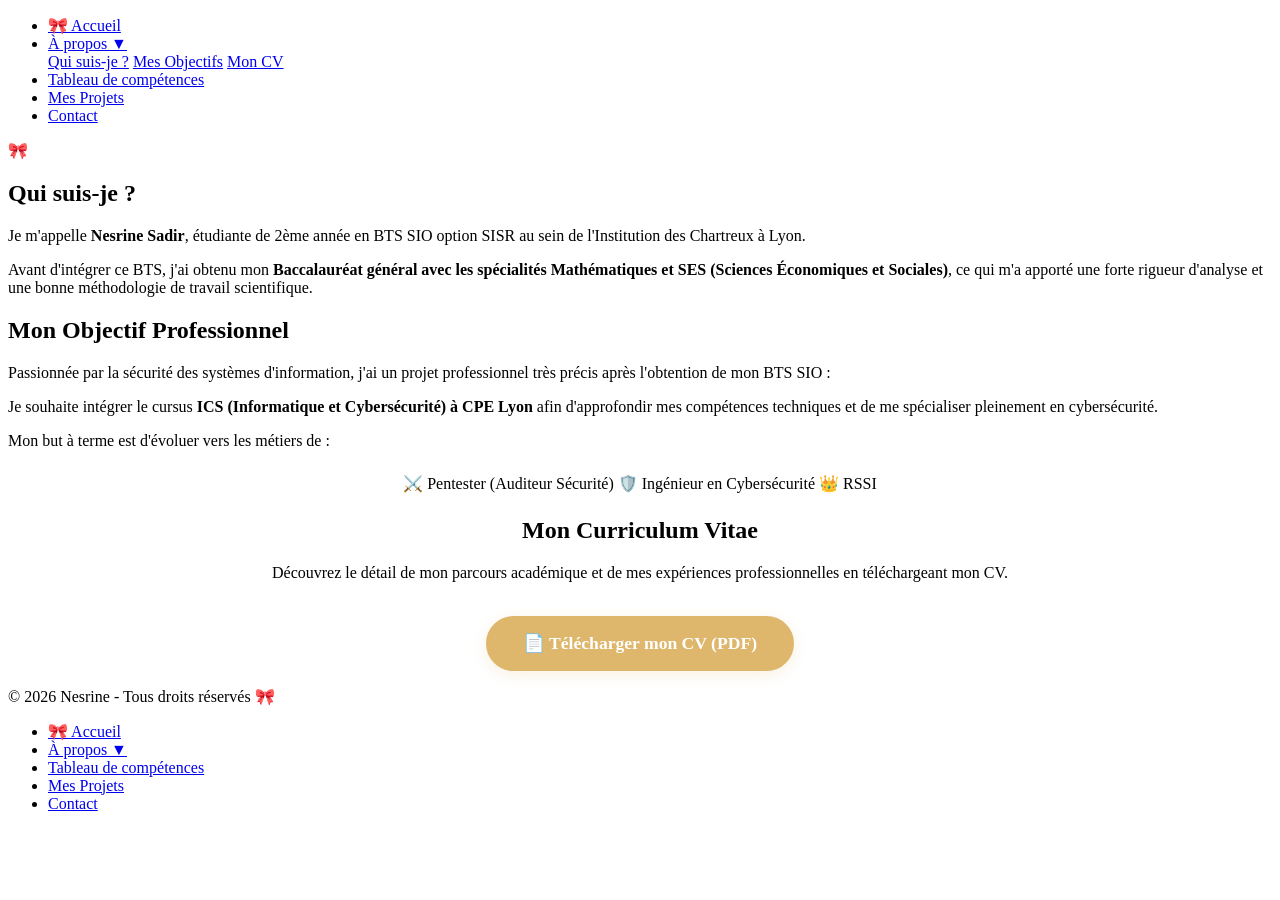
==== apropos.html @ 2fcb9894 "Update apropos.html" ====
<!DOCTYPE html>
<html lang="fr">
<head>
    <meta charset="UTF-8">
    <meta name="viewport" content="width=device-width, initial-scale=1.0">
    <title>À propos - Mon Portfolio</title>
    <link rel="stylesheet" href="style.css">
</head>
<body>

    <nav>
        <ul>
            <li><a href="index.html">🎀 Accueil</a></li>
            <li class="dropdown">
                <a href="apropos.html">À propos ▼</a>
                <div class="dropdown-content">
                    <a href="apropos.html#presentation">Qui suis-je ?</a>
                    <a href="apropos.html#objectifs">Mes Objectifs</a>
                    <a href="apropos.html#cv">Mon CV</a>
                </div>
            </li>
            <li><a href="tableau.html">Tableau de compétences</a></li>
            <li><a href="projet.html">Mes Projets</a></li>
            <li><a href="contact.html">Contact</a></li>
        </ul>
    </nav>

    <main>
        <div class="container" id="presentation">
            <div class="bowtie-decor">🎀</div>
            <h2>Qui suis-je ?</h2>
            <p>Je m'appelle <strong>Nesrine Sadir</strong>, étudiante de 2ème année en BTS SIO option SISR au sein de l'Institution des Chartreux à Lyon.</p>
            <p>Avant d'intégrer ce BTS, j'ai obtenu mon <strong>Baccalauréat général avec les spécialités Mathématiques et SES (Sciences Économiques et Sociales)</strong>, ce qui m'a apporté une forte rigueur d'analyse et une bonne méthodologie de travail scientifique.</p>
        </div>

        <div class="container" id="objectifs">
            <h2>Mon Objectif Professionnel</h2>
            <p>Passionnée par la sécurité des systèmes d'information, j'ai un projet professionnel très précis après l'obtention de mon BTS SIO :</p>
            <p>Je souhaite intégrer le cursus <strong>ICS (Informatique et Cybersécurité) à CPE Lyon</strong> afin d'approfondir mes compétences techniques et de me spécialiser pleinement en cybersécurité.</p>
            <p>Mon but à terme est d'évoluer vers les métiers de :</p>
            <div style="text-align: center; margin: 1.5rem 0;">
                <span class="badge">⚔️ Pentester (Auditeur Sécurité)</span>
                <span class="badge">🛡️ Ingénieur en Cybersécurité</span>
                <span class="badge">👑 RSSI</span>
            </div>
        </div>

        <div class="container" id="cv" style="text-align: center;">
            <h2>Mon Curriculum Vitae</h2>
            <p>Découvrez le détail de mon parcours académique et de mes expériences professionnelles en téléchargeant mon CV.</p>
            <br>
            <a href="cv.pdf" target="_blank" class="cv-btn">📄 Télécharger mon CV (PDF)</a>
        </div>
    </main>

    <footer>
        <p>© 2026 Nesrine - Tous droits réservés 🎀</p>
    </footer>

</body>
</html><!-- BARRE DE NAVIGATION CORRIGÉE -->
    <nav>
        <ul>
            <li><a href="index.html">🎀 Accueil</a></li>
            <li class="dropdown">
                <a href="apropos.html">À propos ▼</a>
                <!-- On force le retour à la ligne et l'espacement directement en HTML -->
                <div class="dropdown-content" style="display: none; flex-direction: column; gap: 8px; padding: 10px;">
                    <div style="padding: 5px 0;"><a href="apropos.html#presentation">Qui suis-je ?</a></div>
                    <div style="padding: 5px 0;"><a href="apropos.html#objectifs">Mes Objectifs</a></div>
                    <div style="padding: 5px 0;"><a href="apropos.html#cv">Mon CV</a></div>
                </div>
            </li>
            <li><a href="tableau.html">Tableau de compétences</a></li>
            <li><a href="projet.html">Mes Projets</a></li>
            <li><a href="contact.html">Contact</a></li>
        </ul>
    </nav>
---- style.css ----
/* Le bouton nœud pour le CV */
.cv-btn {
    display: inline-flex;
    align-items: center;
    justify-content: center;
    gap: 10px;
    background-color: #dfb76c; /* Doré au départ */
    color: #ffffff !important; /* Texte blanc forcé */
    text-decoration: none !important; /* Enlève le souligné moche */
    padding: 15px 35px;
    font-size: 1.1rem;
    font-weight: 600;
    border-radius: 50px; /* Bords très arrondis pour faire doux */
    border: 2px solid #dfb76c;
    transition: all 0.4s ease; /* Transition douce pour le changement de couleur */
    box-shadow: 0 4px 15px rgba(223, 183, 108, 0.2);
    cursor: pointer;
}

/* Ce qui se passe quand on passe le curseur dessus (Hover) */
.cv-btn:hover {
    background-color: #e5a4b4; /* Devient rose coquette */
    border-color: #e5a4b4;
    transform: scale(1.05); /* Effet zoom très léger et mignon */
    box-shadow: 0 6px 20px rgba(229, 164, 180, 0.4);
}
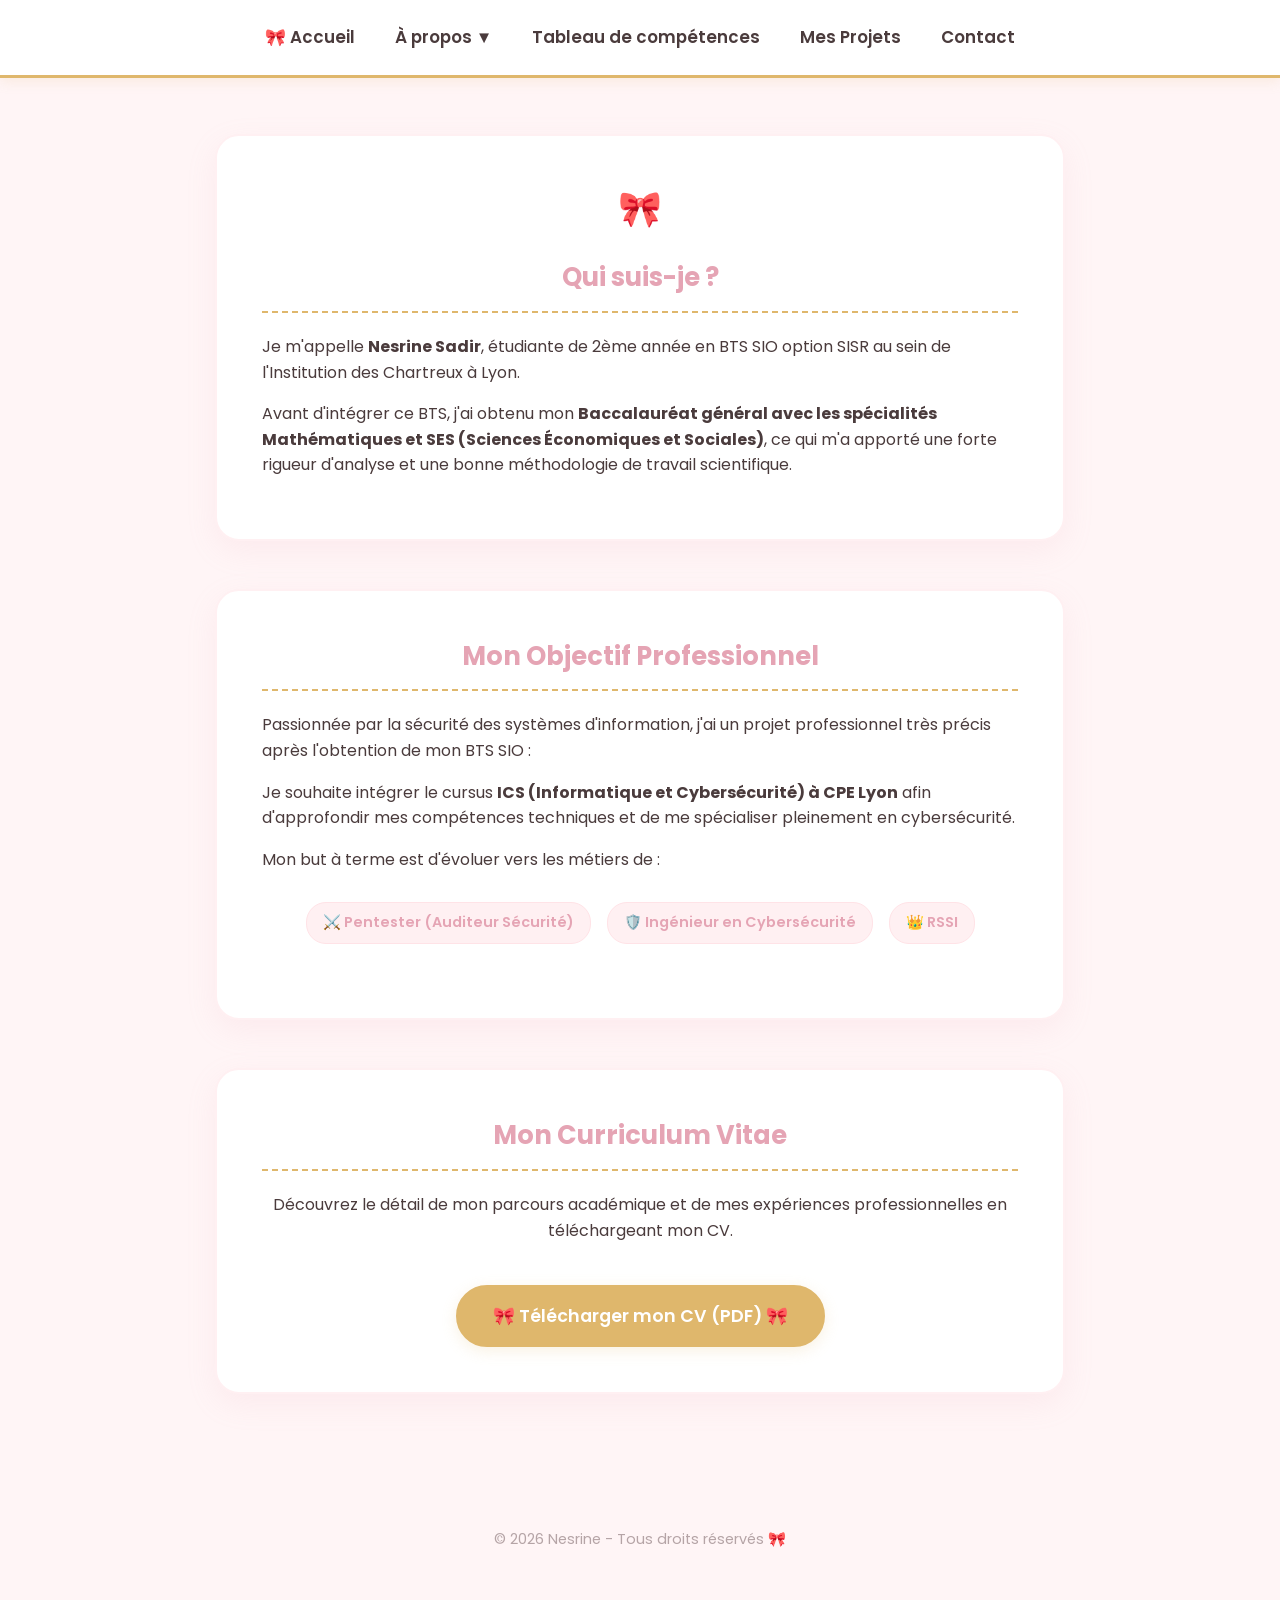
==== commit 826eb492: "Update apropos.html" ====
--- a/apropos.html
+++ b/apropos.html
@@ -49,7 +49,9 @@
             <h2>Mon Curriculum Vitae</h2>
             <p>Découvrez le détail de mon parcours académique et de mes expériences professionnelles en téléchargeant mon CV.</p>
             <br>
-            <a href="cv.pdf" target="_blank" class="cv-btn">📄 Télécharger mon CV (PDF)</a>
+            <a href="cv.pdf" target="_blank" class="cv-btn">
+                🎀 Télécharger mon CV (PDF) 🎀
+            </a>
         </div>
     </main>
 
@@ -58,21 +60,4 @@
     </footer>
 
 </body>
-</html><!-- BARRE DE NAVIGATION CORRIGÉE -->
-    <nav>
-        <ul>
-            <li><a href="index.html">🎀 Accueil</a></li>
-            <li class="dropdown">
-                <a href="apropos.html">À propos ▼</a>
-                <!-- On force le retour à la ligne et l'espacement directement en HTML -->
-                <div class="dropdown-content" style="display: none; flex-direction: column; gap: 8px; padding: 10px;">
-                    <div style="padding: 5px 0;"><a href="apropos.html#presentation">Qui suis-je ?</a></div>
-                    <div style="padding: 5px 0;"><a href="apropos.html#objectifs">Mes Objectifs</a></div>
-                    <div style="padding: 5px 0;"><a href="apropos.html#cv">Mon CV</a></div>
-                </div>
-            </li>
-            <li><a href="tableau.html">Tableau de compétences</a></li>
-            <li><a href="projet.html">Mes Projets</a></li>
-            <li><a href="contact.html">Contact</a></li>
-        </ul>
-    </nav>
+</html>
--- a/style.css
+++ b/style.css
@@ -1,3 +1,153 @@
+/* Importation d'une police douce et moderne */
+@import url('https://fonts.googleapis.com/css2?family=Poppins:wght@300;400;600;700&display=swap');
+
+body {
+    font-family: 'Poppins', sans-serif;
+    line-height: 1.6;
+    margin: 0;
+    padding: 0;
+    background-color: #fff5f6; /* Fond rose très clair */
+    color: #4a3b3c; /* Texte chocolat doux */
+}
+
+/* Barre de Navigation aérée */
+nav {
+    background: #ffffff;
+    padding: 1.5rem 2rem;
+    position: sticky;
+    top: 0;
+    border-bottom: 3px solid #dfb76c; /* Ligne dorée */
+    box-shadow: 0 4px 12px rgba(223, 183, 108, 0.15);
+    z-index: 1000;
+}
+nav ul {
+    list-style: none;
+    margin: 0;
+    padding: 0;
+    display: flex;
+    justify-content: center;
+    align-items: center;
+    gap: 40px;
+}
+nav a {
+    color: #4a3b3c;
+    text-decoration: none;
+    font-weight: 600;
+    font-size: 1.05rem;
+    transition: color 0.3s ease;
+}
+nav a:hover {
+    color: #e5a4b4; /* Rose au survol */
+}
+
+/* Sous-menu (Dropdown) ultra propre */
+.dropdown {
+    position: relative;
+}
+.dropdown-content {
+    display: none;
+    position: absolute;
+    background-color: #ffffff;
+    min-width: 180px;
+    box-shadow: 0px 8px 16px rgba(229, 164, 180, 0.2);
+    z-index: 10;
+    border: 2px solid #fff0f2;
+    border-radius: 12px;
+    margin-top: 10px;
+    left: 50%;
+    transform: translateX(-50%);
+}
+.dropdown-content a {
+    padding: 12px 16px;
+    display: block;
+    font-size: 0.95rem;
+    text-align: center;
+    font-weight: 400;
+}
+.dropdown-content a:hover {
+    background-color: #fff5f6;
+    border-radius: 10px;
+}
+.dropdown:hover .dropdown-content {
+    display: block;
+}
+
+/* En-tête */
+header {
+    background-color: #fff0f2;
+    background-image: radial-gradient(#dfb76c 15%, transparent 15%),
+                      radial-gradient(#dfb76c 15%, transparent 15%);
+    background-size: 24px 24px;
+    background-position: 0 0, 12px 12px;
+    color: #4a3b3c;
+    padding: 5.5rem 1rem;
+    text-align: center;
+    border-bottom: 2px solid #dfb76c;
+}
+header h1 {
+    background: white;
+    display: inline-block;
+    padding: 12px 35px;
+    border-radius: 50px;
+    border: 2px solid #dfb76c;
+    font-size: 2.4rem;
+    margin: 0;
+    box-shadow: 0 4px 15px rgba(0,0,0,0.05);
+}
+header p {
+    margin-top: 1.2rem;
+    font-weight: 400;
+    background: white;
+    display: inline-block;
+    padding: 6px 20px;
+    border-radius: 20px;
+    font-size: 1rem;
+}
+
+/* Conteneurs */
+main {
+    max-width: 850px;
+    margin: 3.5rem auto;
+    padding: 0 1rem;
+}
+.container {
+    background: #ffffff;
+    padding: 2.8rem;
+    border-radius: 24px;
+    box-shadow: 0 10px 30px rgba(229, 164, 180, 0.12);
+    border: 2px solid #fff0f2;
+    margin-bottom: 3rem;
+}
+h2 {
+    color: #e5a4b4;
+    font-weight: 700;
+    border-bottom: 2px dashed #dfb76c;
+    padding-bottom: 0.8rem;
+    margin-top: 0;
+    text-align: center;
+    font-size: 1.6rem;
+}
+
+/* Décorations */
+.bowtie-decor {
+    text-align: center;
+    font-size: 2.2rem;
+    color: #e5a4b4;
+    margin-bottom: 20px;
+}
+
+.badge {
+    background: #fff0f2;
+    color: #e5a4b4;
+    padding: 8px 16px;
+    border-radius: 20px;
+    font-size: 0.9rem;
+    font-weight: 600;
+    display: inline-block;
+    margin: 6px;
+    border: 1px solid #ffe3e7;
+}
+
 /* Le bouton nœud pour le CV */
 .cv-btn {
     display: inline-flex;
@@ -24,3 +174,23 @@
     transform: scale(1.05); /* Effet zoom très léger et mignon */
     box-shadow: 0 6px 20px rgba(229, 164, 180, 0.4);
 }
+
+/* Style des cartes projets */
+.project-card {
+    background: #fffbfc;
+    border: 1.5px dashed #dfb76c;
+    padding: 1.8rem;
+    border-radius: 16px;
+    margin-top: 1.5rem;
+}
+.project-card h3 {
+    margin-top: 0;
+    color: #e5a4b4;
+}
+
+footer {
+    text-align: center;
+    padding: 4rem 1rem;
+    color: #b5a4a6;
+    font-size: 0.9rem;
+}
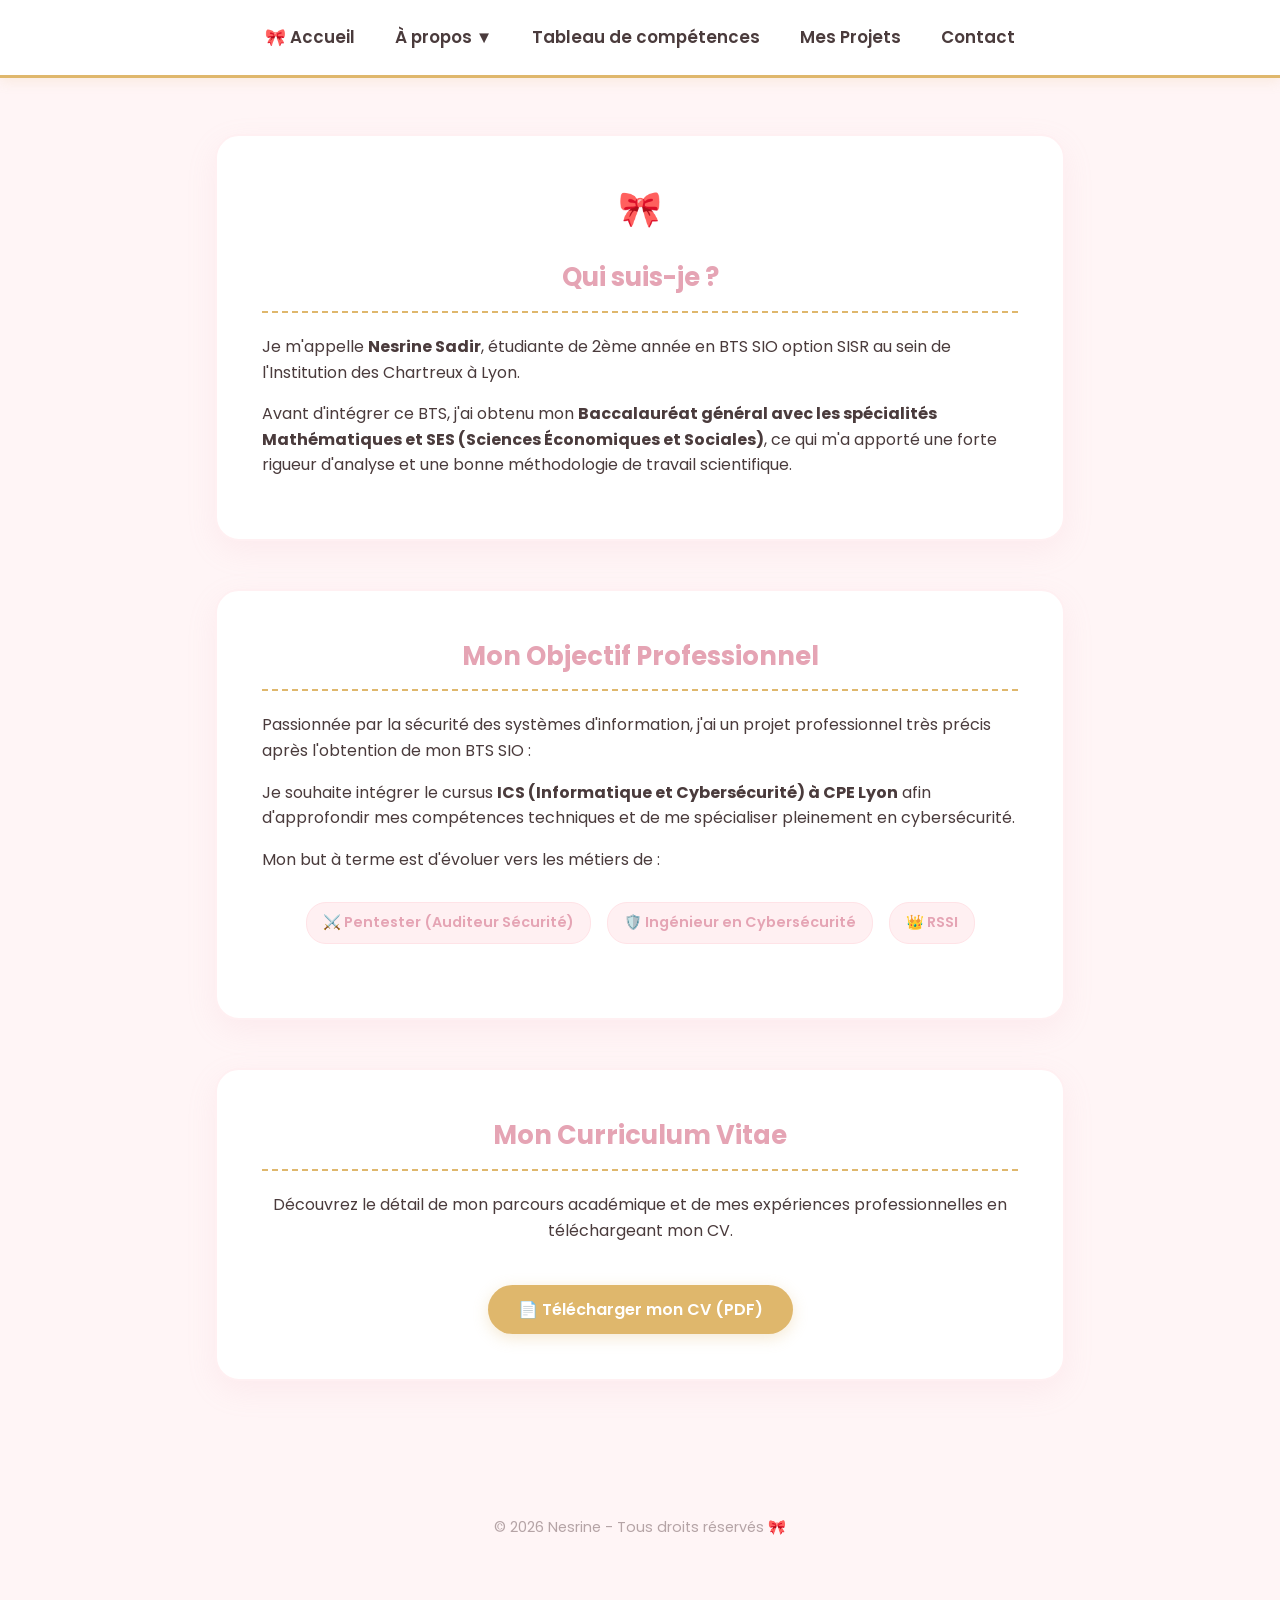
==== commit 560b8cf7: "Update CV download link text and style" ====
--- a/apropos.html
+++ b/apropos.html
@@ -49,9 +49,7 @@
             <h2>Mon Curriculum Vitae</h2>
             <p>Découvrez le détail de mon parcours académique et de mes expériences professionnelles en téléchargeant mon CV.</p>
             <br>
-            <a href="cv.pdf" target="_blank" class="cv-btn">
-                🎀 Télécharger mon CV (PDF) 🎀
-            </a>
+            <a href="cv.pdf" target="_blank" class="cv-btn">📄 Télécharger mon CV (PDF)</a>
         </div>
     </main>
 
--- a/style.css
+++ b/style.css
@@ -13,7 +13,7 @@
 /* Barre de Navigation aérée */
 nav {
     background: #ffffff;
-    padding: 1.5rem 2rem;
+    padding: 1.5rem 2rem; /* Plus d'espace en haut et en bas */
     position: sticky;
     top: 0;
     border-bottom: 3px solid #dfb76c; /* Ligne dorée */
@@ -27,7 +27,7 @@
     display: flex;
     justify-content: center;
     align-items: center;
-    gap: 40px;
+    gap: 40px; /* Plus d'espace entre les boutons */
 }
 nav a {
     color: #4a3b3c;
@@ -148,31 +148,22 @@
     border: 1px solid #ffe3e7;
 }
 
-/* Le bouton nœud pour le CV */
+/* Bouton spécial pour le CV */
 .cv-btn {
-    display: inline-flex;
-    align-items: center;
-    justify-content: center;
-    gap: 10px;
-    background-color: #dfb76c; /* Doré au départ */
-    color: #ffffff !important; /* Texte blanc forcé */
-    text-decoration: none !important; /* Enlève le souligné moche */
-    padding: 15px 35px;
-    font-size: 1.1rem;
+    display: inline-block;
+    background-color: #dfb76c; /* Doré */
+    color: white;
+    padding: 12px 30px;
+    border-radius: 30px;
+    text-decoration: none;
     font-weight: 600;
-    border-radius: 50px; /* Bords très arrondis pour faire doux */
-    border: 2px solid #dfb76c;
-    transition: all 0.4s ease; /* Transition douce pour le changement de couleur */
-    box-shadow: 0 4px 15px rgba(223, 183, 108, 0.2);
-    cursor: pointer;
+    transition: all 0.3s ease;
+    box-shadow: 0 4px 15px rgba(223, 183, 108, 0.3);
 }
-
-/* Ce qui se passe quand on passe le curseur dessus (Hover) */
 .cv-btn:hover {
-    background-color: #e5a4b4; /* Devient rose coquette */
-    border-color: #e5a4b4;
-    transform: scale(1.05); /* Effet zoom très léger et mignon */
-    box-shadow: 0 6px 20px rgba(229, 164, 180, 0.4);
+    background-color: #e5a4b4; /* Devient rose au survol */
+    transform: translateY(-2px);
+    color: white;
 }
 
 /* Style des cartes projets */
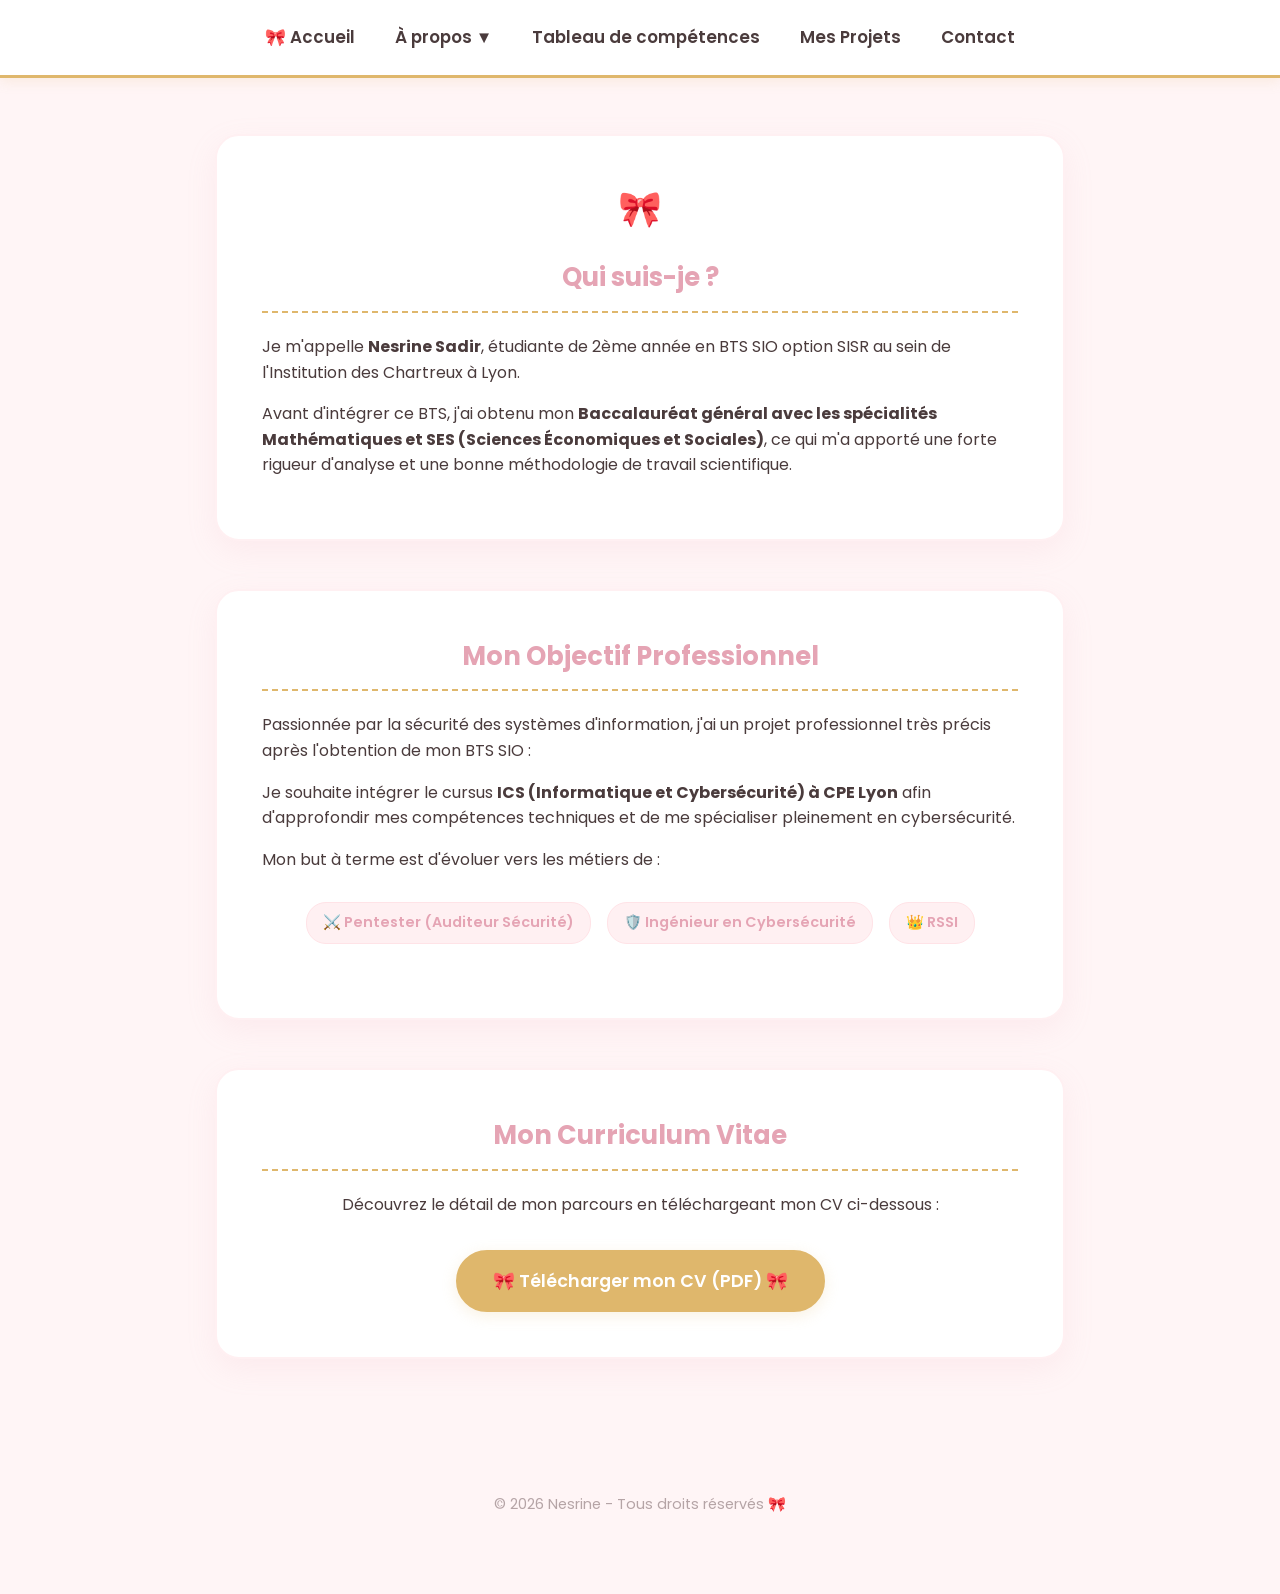
==== commit 4cdda1c2: "Update apropos.html" ====
--- a/apropos.html
+++ b/apropos.html
@@ -8,15 +8,17 @@
 </head>
 <body>
 
+    <!-- BARRE DE NAVIGATION CORRIGÉE -->
     <nav>
         <ul>
             <li><a href="index.html">🎀 Accueil</a></li>
             <li class="dropdown">
                 <a href="apropos.html">À propos ▼</a>
-                <div class="dropdown-content">
-                    <a href="apropos.html#presentation">Qui suis-je ?</a>
-                    <a href="apropos.html#objectifs">Mes Objectifs</a>
-                    <a href="apropos.html#cv">Mon CV</a>
+                <!-- On force le retour à la ligne et l'espacement directement en HTML -->
+                <div class="dropdown-content" style="display: none; flex-direction: column; gap: 8px; padding: 10px;">
+                    <div style="padding: 5px 0;"><a href="apropos.html#presentation">Qui suis-je ?</a></div>
+                    <div style="padding: 5px 0;"><a href="apropos.html#objectifs">Mes Objectifs</a></div>
+                    <div style="padding: 5px 0;"><a href="apropos.html#cv">Mon CV</a></div>
                 </div>
             </li>
             <li><a href="tableau.html">Tableau de compétences</a></li>
@@ -45,11 +47,15 @@
             </div>
         </div>
 
+       <!-- Bloc CV avec le bouton Nœud Magique -->
         <div class="container" id="cv" style="text-align: center;">
             <h2>Mon Curriculum Vitae</h2>
-            <p>Découvrez le détail de mon parcours académique et de mes expériences professionnelles en téléchargeant mon CV.</p>
-            <br>
-            <a href="cv.pdf" target="_blank" class="cv-btn">📄 Télécharger mon CV (PDF)</a>
+            <p style="margin-bottom: 2rem;">Découvrez le détail de mon parcours en téléchargeant mon CV ci-dessous :</p>
+            
+            <!-- Le bouton magique -->
+            <a href="cv.pdf" target="_blank" class="cv-btn">
+                🎀 Télécharger mon CV (PDF) 🎀
+            </a>
         </div>
     </main>
 
--- a/style.css
+++ b/style.css
@@ -149,21 +149,31 @@
 }
 
 /* Bouton spécial pour le CV */
+/* Le bouton nœud pour le CV */
 .cv-btn {
-    display: inline-block;
-    background-color: #dfb76c; /* Doré */
-    color: white;
-    padding: 12px 30px;
-    border-radius: 30px;
-    text-decoration: none;
+    display: inline-flex;
+    align-items: center;
+    justify-content: center;
+    gap: 10px;
+    background-color: #dfb76c; /* Doré au départ */
+    color: #ffffff !important; /* Texte blanc forcé */
+    text-decoration: none !important; /* Enlève le souligné moche */
+    padding: 15px 35px;
+    font-size: 1.1rem;
     font-weight: 600;
-    transition: all 0.3s ease;
-    box-shadow: 0 4px 15px rgba(223, 183, 108, 0.3);
+    border-radius: 50px; /* Bords très arrondis pour faire doux */
+    border: 2px solid #dfb76c;
+    transition: all 0.4s ease; /* Transition douce pour le changement de couleur */
+    box-shadow: 0 4px 15px rgba(223, 183, 108, 0.2);
+    cursor: pointer;
 }
+
+/* Ce qui se passe quand on passe le curseur dessus (Hover) */
 .cv-btn:hover {
-    background-color: #e5a4b4; /* Devient rose au survol */
-    transform: translateY(-2px);
-    color: white;
+    background-color: #e5a4b4; /* Devient rose coquette */
+    border-color: #e5a4b4;
+    transform: scale(1.05); /* Effet zoom très léger et mignon */
+    box-shadow: 0 6px 20px rgba(229, 164, 180, 0.4);
 }
 
 /* Style des cartes projets */
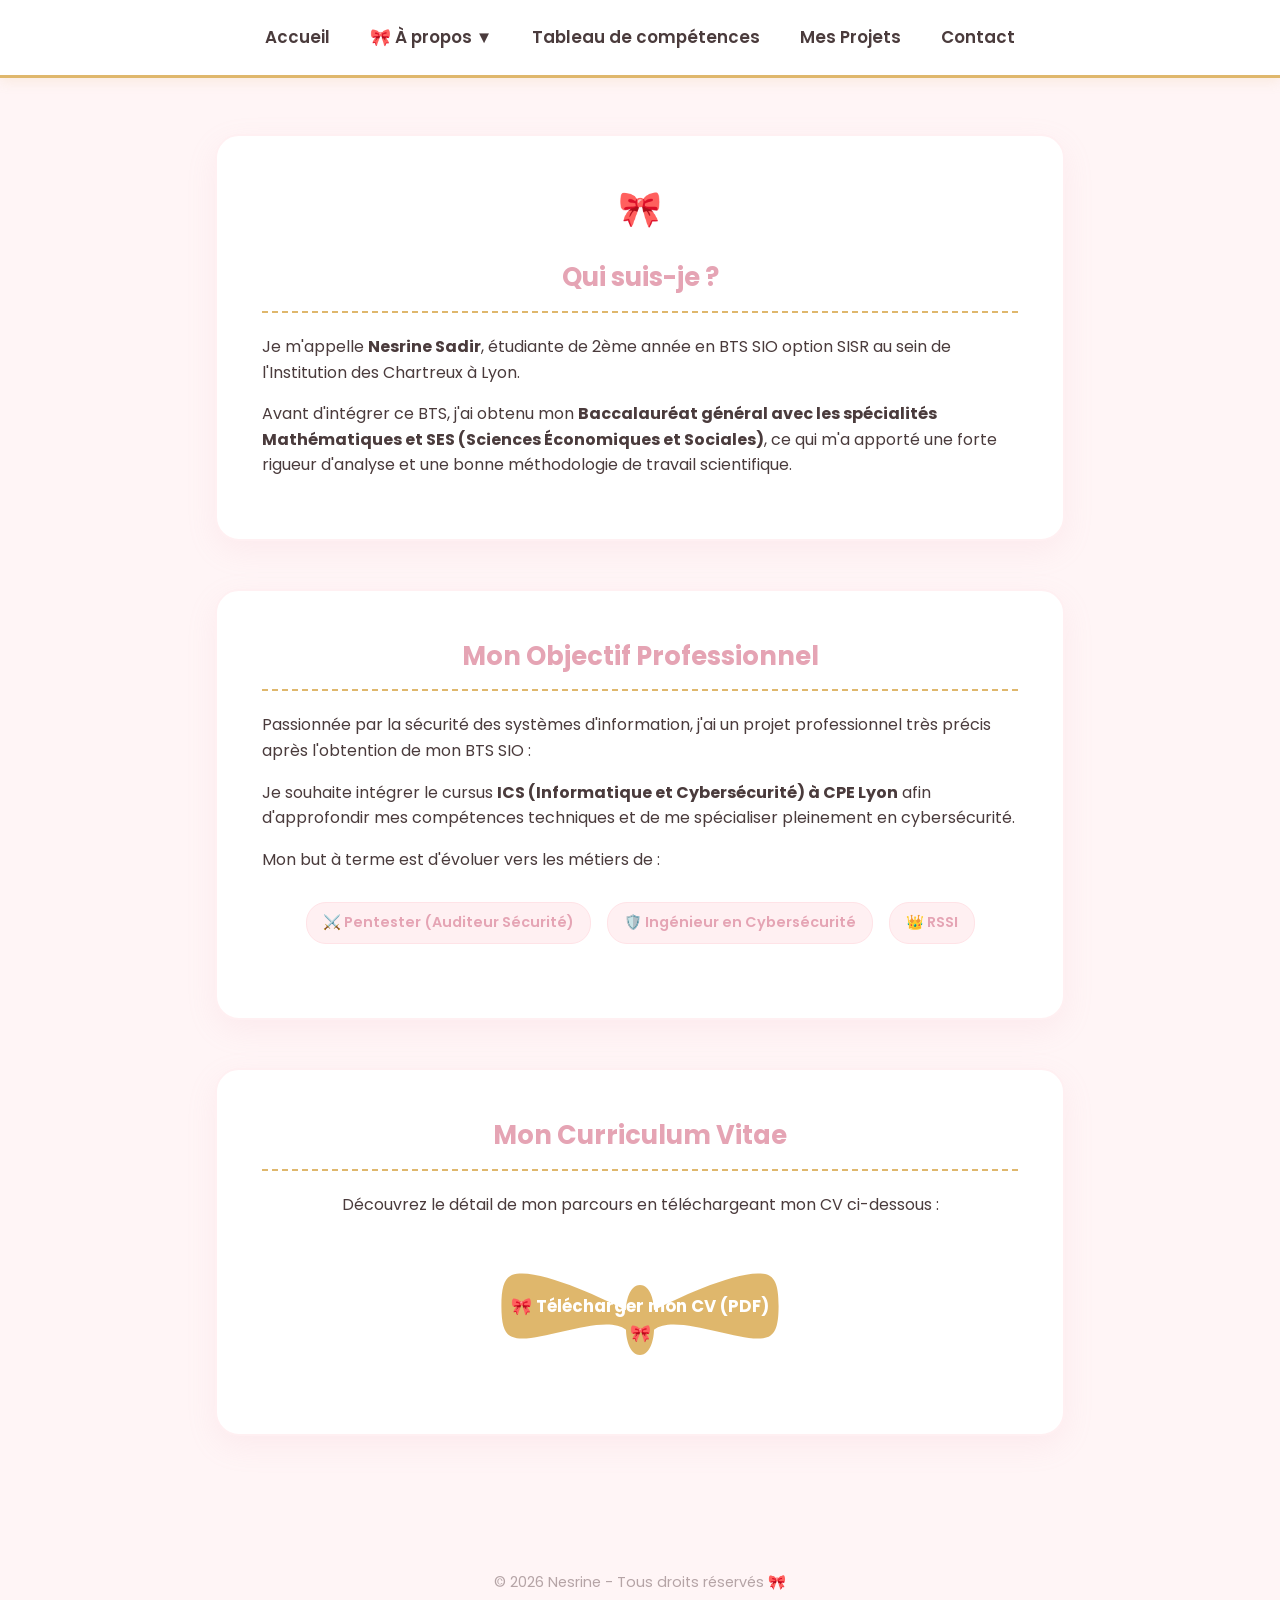
==== commit 32cc1cc9: "Update apropos.html" ====
--- a/apropos.html
+++ b/apropos.html
@@ -8,13 +8,11 @@
 </head>
 <body>
 
-    <!-- BARRE DE NAVIGATION CORRIGÉE -->
     <nav>
         <ul>
-            <li><a href="index.html">🎀 Accueil</a></li>
+            <li><a href="index.html">Accueil</a></li>
             <li class="dropdown">
-                <a href="apropos.html">À propos ▼</a>
-                <!-- On force le retour à la ligne et l'espacement directement en HTML -->
+                <a href="apropos.html" class="active">À propos ▼</a>
                 <div class="dropdown-content" style="display: none; flex-direction: column; gap: 8px; padding: 10px;">
                     <div style="padding: 5px 0;"><a href="apropos.html#presentation">Qui suis-je ?</a></div>
                     <div style="padding: 5px 0;"><a href="apropos.html#objectifs">Mes Objectifs</a></div>
@@ -47,12 +45,10 @@
             </div>
         </div>
 
-       <!-- Bloc CV avec le bouton Nœud Magique -->
         <div class="container" id="cv" style="text-align: center;">
             <h2>Mon Curriculum Vitae</h2>
             <p style="margin-bottom: 2rem;">Découvrez le détail de mon parcours en téléchargeant mon CV ci-dessous :</p>
             
-            <!-- Le bouton magique -->
             <a href="cv.pdf" target="_blank" class="cv-btn">
                 🎀 Télécharger mon CV (PDF) 🎀
             </a>
--- a/style.css
+++ b/style.css
@@ -13,7 +13,7 @@
 /* Barre de Navigation aérée */
 nav {
     background: #ffffff;
-    padding: 1.5rem 2rem; /* Plus d'espace en haut et en bas */
+    padding: 1.5rem 2rem;
     position: sticky;
     top: 0;
     border-bottom: 3px solid #dfb76c; /* Ligne dorée */
@@ -27,7 +27,7 @@
     display: flex;
     justify-content: center;
     align-items: center;
-    gap: 40px; /* Plus d'espace entre les boutons */
+    gap: 40px;
 }
 nav a {
     color: #4a3b3c;
@@ -148,32 +148,48 @@
     border: 1px solid #ffe3e7;
 }
 
-/* Bouton spécial pour le CV */
 /* Le bouton nœud pour le CV */
+/* Le bouton en forme de véritable nœud papillon 🎀 */
+/* Le bouton découpé en forme de nœud papillon 🎀 */
+/* Le bouton en véritable nœud papillon 🎀 */
+/* Le bouton avec la silhouette parfaite d'un vrai nœud en tissu 🎀 */
 .cv-btn {
     display: inline-flex;
     align-items: center;
     justify-content: center;
-    gap: 10px;
-    background-color: #dfb76c; /* Doré au départ */
-    color: #ffffff !important; /* Texte blanc forcé */
-    text-decoration: none !important; /* Enlève le souligné moche */
-    padding: 15px 35px;
-    font-size: 1.1rem;
-    font-weight: 600;
-    border-radius: 50px; /* Bords très arrondis pour faire doux */
-    border: 2px solid #dfb76c;
-    transition: all 0.4s ease; /* Transition douce pour le changement de couleur */
-    box-shadow: 0 4px 15px rgba(223, 183, 108, 0.2);
+    
+    /* Dimensions parfaites pour que le nœud garde ses proportions */
+    width: 260px;
+    height: 120px;
+    padding: 10px 30px;
+    
+    background-color: #dfb76c; /* Couleur dorée */
+    color: #ffffff !important;
+    text-decoration: none !important;
+    font-size: 1.05rem;
+    font-weight: bold;
+    text-align: center;
+    
+    transition: all 0.3s ease;
     cursor: pointer;
-}
-
-/* Ce qui se passe quand on passe le curseur dessus (Hover) */
+    border: none;
+
+    /* Masque magique qui découpe le bouton avec la silhouette exacte du nœud en tissu */
+    -webkit-mask-image: url('data:image/svg+xml;utf8,<svg xmlns="http://www.w3.org/2000/svg" viewBox="0 0 200 100"><path fill="black" d="M 90,43 C 75,35 30,14 12,17 C 4,18 1,24 1,40 C 1,56 4,62 12,63 C 30,66 75,45 90,57 C 90,62 92,75 100,75 C 108,75 110,62 110,57 C 125,45 170,66 188,63 C 196,62 199,56 199,40 C 199,24 196,18 188,17 C 170,14 125,35 110,43 C 110,38 108,25 100,25 C 92,25 90,38 90,43 Z"/></svg>');
+    mask-image: url('data:image/svg+xml;utf8,<svg xmlns="http://www.w3.org/2000/svg" viewBox="0 0 200 100"><path fill="black" d="M 90,43 C 75,35 30,14 12,17 C 4,18 1,24 1,40 C 1,56 4,62 12,63 C 30,66 75,45 90,57 C 90,62 92,75 100,75 C 108,75 110,62 110,57 C 125,45 170,66 188,63 C 196,62 199,56 199,40 C 199,24 196,18 188,17 C 170,14 125,35 110,43 C 110,38 108,25 100,25 C 92,25 90,38 90,43 Z"/></svg>');
+    
+    -webkit-mask-size: contain;
+    mask-size: contain;
+    -webkit-mask-repeat: no-repeat;
+    mask-repeat: no-repeat;
+    -webkit-mask-position: center;
+    mask-position: center;
+}
+
+/* ⚡ Effet de survol : le nœud entier passe au rose coquette */
 .cv-btn:hover {
-    background-color: #e5a4b4; /* Devient rose coquette */
-    border-color: #e5a4b4;
-    transform: scale(1.05); /* Effet zoom très léger et mignon */
-    box-shadow: 0 6px 20px rgba(229, 164, 180, 0.4);
+    background-color: #e5a4b4; /* Rose */
+    transform: scale(1.05); /* Petit effet de zoom mignon */
 }
 
 /* Style des cartes projets */
@@ -195,3 +211,428 @@
     color: #b5a4a6;
     font-size: 0.9rem;
 }
+
+/* ==========================================================================
+   STYLE DU TABLEAU PLEINE LARGEUR (SANS SCROLL HORIZONTAL) 🎀
+   ========================================================================== */
+
+.table-container {
+    width: 95%;          /* Occupe presque toute la largeur de la page */
+    max-width: 100%;     /* Permet de s'étendre au maximum sur les grands écrans */
+    margin: 2rem auto;
+    padding: 10px;
+    box-sizing: border-box;
+}
+
+.table-section-title {
+    color: #c99d4f;
+    font-size: 1.25rem;
+    margin: 2rem 0 1rem 0;
+    border-left: 4px solid #dfb76c;
+    padding-left: 10px;
+    font-weight: 600;
+    text-align: left;
+}
+
+.table-responsive {
+    width: 100%;
+    overflow: hidden;    /* Empêche définitivement l'apparition de barres de défilement */
+    border-radius: 12px;
+    box-shadow: 0 8px 24px rgba(223, 183, 108, 0.12);
+    margin-bottom: 2rem;
+}
+
+.competence-table {
+    width: 100%;
+    table-layout: fixed; /* Force le tableau à respecter STRICTEMENT la largeur de l'écran */
+    border-collapse: collapse;
+    background-color: #ffffff;
+    font-size: 0.82rem;  /* Taille de police légèrement réduite pour tout faire tenir proprement */
+    text-align: center;
+}
+
+/* --- LARGEUR ET RÉPARTITION DES COLONNES --- */
+
+/* La colonne des réalisations prend 24% de la place */
+.competence-table th.col-real,
+.competence-table td.real-name {
+    width: 24%;
+    text-align: left;
+    padding-left: 12px;
+}
+
+/* La colonne période prend 10% */
+.competence-table th.col-period,
+.competence-table td.real-period {
+    width: 10%;
+}
+
+/* Les 6 colonnes de compétences se partagent équitablement les 66% restants (11% chacune) */
+.competence-table th:not(.col-real):not(.col-period),
+.competence-table td:not(.real-name):not(.real-period) {
+    width: 11%;
+}
+
+/* En-têtes du tableau */
+.competence-table th {
+    background-color: #dfb76c;
+    color: #ffffff;
+    padding: 10px 6px;   /* Paddings resserrés pour éviter les retours à la ligne inutiles */
+    font-weight: 600;
+    border: 1px solid rgba(255, 255, 255, 0.3);
+    font-size: 0.8rem;
+    line-height: 1.2;
+    word-wrap: break-word; /* Coupe proprement les mots longs si besoin */
+}
+
+/* Cellules */
+.competence-table td {
+    padding: 10px 6px;
+    border: 1px solid #f3e9dc;
+    color: #4a4a4a;
+    vertical-align: middle;
+    word-wrap: break-word;
+}
+
+/* Alignements spécifiques */
+.competence-table td.real-name {
+    color: #333333;
+    font-size: 0.85rem;
+    line-height: 1.3;
+}
+
+.competence-table td.real-period {
+    font-style: italic;
+    color: #777777;
+    font-size: 0.8rem;
+}
+
+/* Lignes alternées */
+.competence-table tbody tr:nth-child(even) {
+    background-color: #fdfaf6;
+}
+
+/* Cellules cochées avec les nœuds */
+.competence-table td.checked {
+    font-size: 1.25rem;
+    padding: 5px;
+}
+
+/* Animation sur les petits noeuds au survol */
+.competence-table td.checked a {
+    text-decoration: none;
+    display: inline-block;
+    transition: transform 0.2s ease, filter 0.2s ease;
+}
+
+.competence-table td.checked a:hover {
+    transform: scale(1.3) rotate(8deg);
+    filter: drop-shadow(0 2px 4px rgba(229, 164, 180, 0.5));
+}/* ==========================================================================
+   STYLE DU TABLEAU ET DE LA FENÊTRE SURGISSANTE (MODALE) 🎀
+   ========================================================================== */
+
+.table-container {
+    width: 95%;
+    max-width: 100%;
+    margin: 2rem auto;
+    padding: 10px;
+    box-sizing: border-box;
+}
+
+.table-section-title {
+    color: #c99d4f;
+    font-size: 1.2rem;
+    margin: 1.5rem 0 1rem 0;
+    border-left: 4px solid #dfb76c;
+    padding-left: 10px;
+    font-weight: 600;
+    text-align: left;
+}
+
+.table-responsive {
+    width: 100%;
+    overflow: hidden;
+    border-radius: 12px;
+    box-shadow: 0 8px 24px rgba(223, 183, 108, 0.12);
+    margin-bottom: 2rem;
+}
+
+.competence-table {
+    width: 100%;
+    table-layout: fixed;
+    border-collapse: collapse;
+    background-color: #ffffff;
+    font-size: 0.82rem;
+    text-align: center;
+}
+
+.competence-table th.col-real,
+.competence-table td.real-name {
+    width: 24%;
+    text-align: left;
+    padding-left: 12px;
+}
+
+.competence-table th.col-period,
+.competence-table td.real-period {
+    width: 10%;
+}
+
+.competence-table th:not(.col-real):not(.col-period),
+.competence-table td:not(.real-name):not(.real-period) {
+    width: 11%;
+}
+
+.competence-table th {
+    background-color: #dfb76c;
+    color: #ffffff;
+    padding: 10px 6px;
+    font-weight: 600;
+    border: 1px solid rgba(255, 255, 255, 0.3);
+    font-size: 0.8rem;
+    line-height: 1.2;
+    word-wrap: break-word;
+}
+
+.competence-table td {
+    padding: 10px 6px;
+    border: 1px solid #f3e9dc;
+    color: #4a4a4a;
+    vertical-align: middle;
+    word-wrap: break-word;
+}
+
+.competence-table td.real-name {
+    color: #333333;
+    font-size: 0.85rem;
+    line-height: 1.3;
+}
+
+.competence-table td.real-period {
+    font-style: italic;
+    color: #777777;
+    font-size: 0.8rem;
+}
+
+.competence-table tbody tr:nth-child(even) {
+    background-color: #fdfaf6;
+}
+
+/* Bouton Nœud interactif */
+.bowtie-btn {
+    background: none;
+    border: none;
+    cursor: pointer;
+    font-size: 1.4rem;
+    padding: 0;
+    margin: 0;
+    transition: transform 0.2s ease, filter 0.2s ease;
+}
+
+.bowtie-btn:hover {
+    transform: scale(1.35) rotate(10deg);
+    filter: drop-shadow(0 2px 5px rgba(229, 164, 180, 0.6));
+}
+
+/* MODALE POPUP */
+.modal {
+    display: none;
+    position: fixed;
+    z-index: 2000;
+    left: 0;
+    top: 0;
+    width: 100%;
+    height: 100%;
+    background-color: rgba(0, 0, 0, 0.65);
+    backdrop-filter: blur(4px);
+    align-items: center;
+    justify-content: center;
+}
+
+.modal-card {
+    background-color: #ffffff;
+    width: 90%;
+    max-width: 500px;
+    padding: 25px;
+    border-radius: 28px; /* Bords très arrondis comme demandé */
+    box-shadow: 0 12px 30px rgba(0, 0, 0, 0.25);
+    position: relative;
+    text-align: center;
+    border: 2px solid #dfb76c;
+}
+
+.close-modal {
+    position: absolute;
+    top: 12px;
+    right: 20px;
+    font-size: 28px;
+    font-weight: bold;
+    color: #dfb76c;
+    cursor: pointer;
+}
+
+.close-modal:hover {
+    color: #e5a4b4;
+}
+
+.modal-card h3 {
+    color: #c99d4f;
+    margin-top: 5px;
+    margin-bottom: 15px;
+    font-size: 1.2rem;
+}
+
+/* Rectangle de l'image aux bords très arrondis */
+.modal-img-container {
+    width: 100%;
+    max-height: 320px;
+    overflow: hidden;
+    border-radius: 22px; /* Bords du rectangle d'image */
+    border: 1px solid #f3e9dc;
+    margin-bottom: 15px;
+    background-color: #fafafa;
+}
+
+.modal-img-container img {
+    width: 100%;
+    height: 100%;
+    object-fit: cover;
+    display: block;
+}
+
+.modal-card p {
+    color: #555555;
+    font-size: 0.9rem;
+    line-height: 1.4;
+    margin: 0;
+}
+.modal-action {
+    margin-top: 15px;
+    text-align: center;
+}
+
+.btn-proof {
+    display: inline-block;
+    background-color: #dfb76c;
+    color: #ffffff;
+    padding: 8px 18px;
+    border-radius: 20px;
+    text-decoration: none;
+    font-size: 0.85rem;
+    font-weight: 600;
+    box-shadow: 0 4px 10px rgba(223, 183, 108, 0.3);
+    transition: all 0.2s ease;
+}
+
+.btn-proof:hover {
+    background-color: #c99d4f;
+    transform: translateY(-2px);
+    
+}
+/* --- Grille et Cartes Projets --- */
+.projects-grid {
+    display: grid;
+    grid-template-columns: repeat(auto-fit, minmax(260px, 1fr));
+    gap: 20px;
+    margin-top: 2rem;
+}
+
+.project-card {
+    background: #ffffff;
+    border: 2px solid #fff0f2;
+    border-radius: 18px;
+    padding: 20px;
+    box-shadow: 0 6px 18px rgba(229, 164, 180, 0.1);
+    display: flex;
+    flex-direction: column;
+    justify-content: space-between;
+    transition: transform 0.3s ease, box-shadow 0.3s ease;
+}
+
+.project-card:hover {
+    transform: translateY(-5px);
+    box-shadow: 0 10px 25px rgba(223, 183, 108, 0.25);
+    border-color: #dfb76c;
+}
+
+.project-header h3 {
+    color: #4a3b3c;
+    font-size: 1.1rem;
+    margin: 10px 0;
+}
+
+.project-body p {
+    font-size: 0.88rem;
+    color: #666;
+    line-height: 1.5;
+}
+
+.project-tags {
+    display: flex;
+    flex-wrap: wrap;
+    gap: 6px;
+    margin: 15px 0;
+}
+
+.project-tags span {
+    background: #fff5f6;
+    color: #c99d4f;
+    font-size: 0.75rem;
+    padding: 4px 10px;
+    border-radius: 12px;
+    font-weight: 600;
+}
+
+.project-footer {
+    text-align: center;
+    margin-top: 10px;
+}
+/* --- Style de la section Contact --- */
+.contact-card {
+    background: #ffffff;
+    border: 2px solid #fff0f2;
+    border-radius: 20px;
+    padding: 2.5rem 1.5rem;
+    max-width: 500px;
+    margin: 0 auto;
+    box-shadow: 0 8px 20px rgba(229, 164, 180, 0.12);
+    transition: transform 0.3s ease, box-shadow 0.3s ease;
+}
+
+.contact-card:hover {
+    transform: translateY(-4px);
+    box-shadow: 0 12px 28px rgba(223, 183, 108, 0.25);
+    border-color: #dfb76c;
+}
+
+.contact-email {
+    display: inline-block;
+    margin-top: 0.5rem;
+    color: #e5a4b4;
+    font-weight: 700;
+    font-size: 1.2rem;
+    text-decoration: none;
+    padding: 10px 20px;
+    border-radius: 12px;
+    background-color: #fff5f6;
+    border: 1px dashed #dfb76c;
+    transition: all 0.3s ease;
+}
+
+.contact-email:hover {
+    background-color: #dfb76c;
+    color: #ffffff;
+    border-style: solid;
+}
+.real-name {
+    text-align: left;
+    line-height: 1.5;
+    padding: 10px;
+}
+/* Fil d'Ariane : affichage dynamique du nœud sur l'élément actif */
+nav a.active::before {
+    content: "🎀 ";
+    display: inline-block;
+    margin-right: 4px;
+}
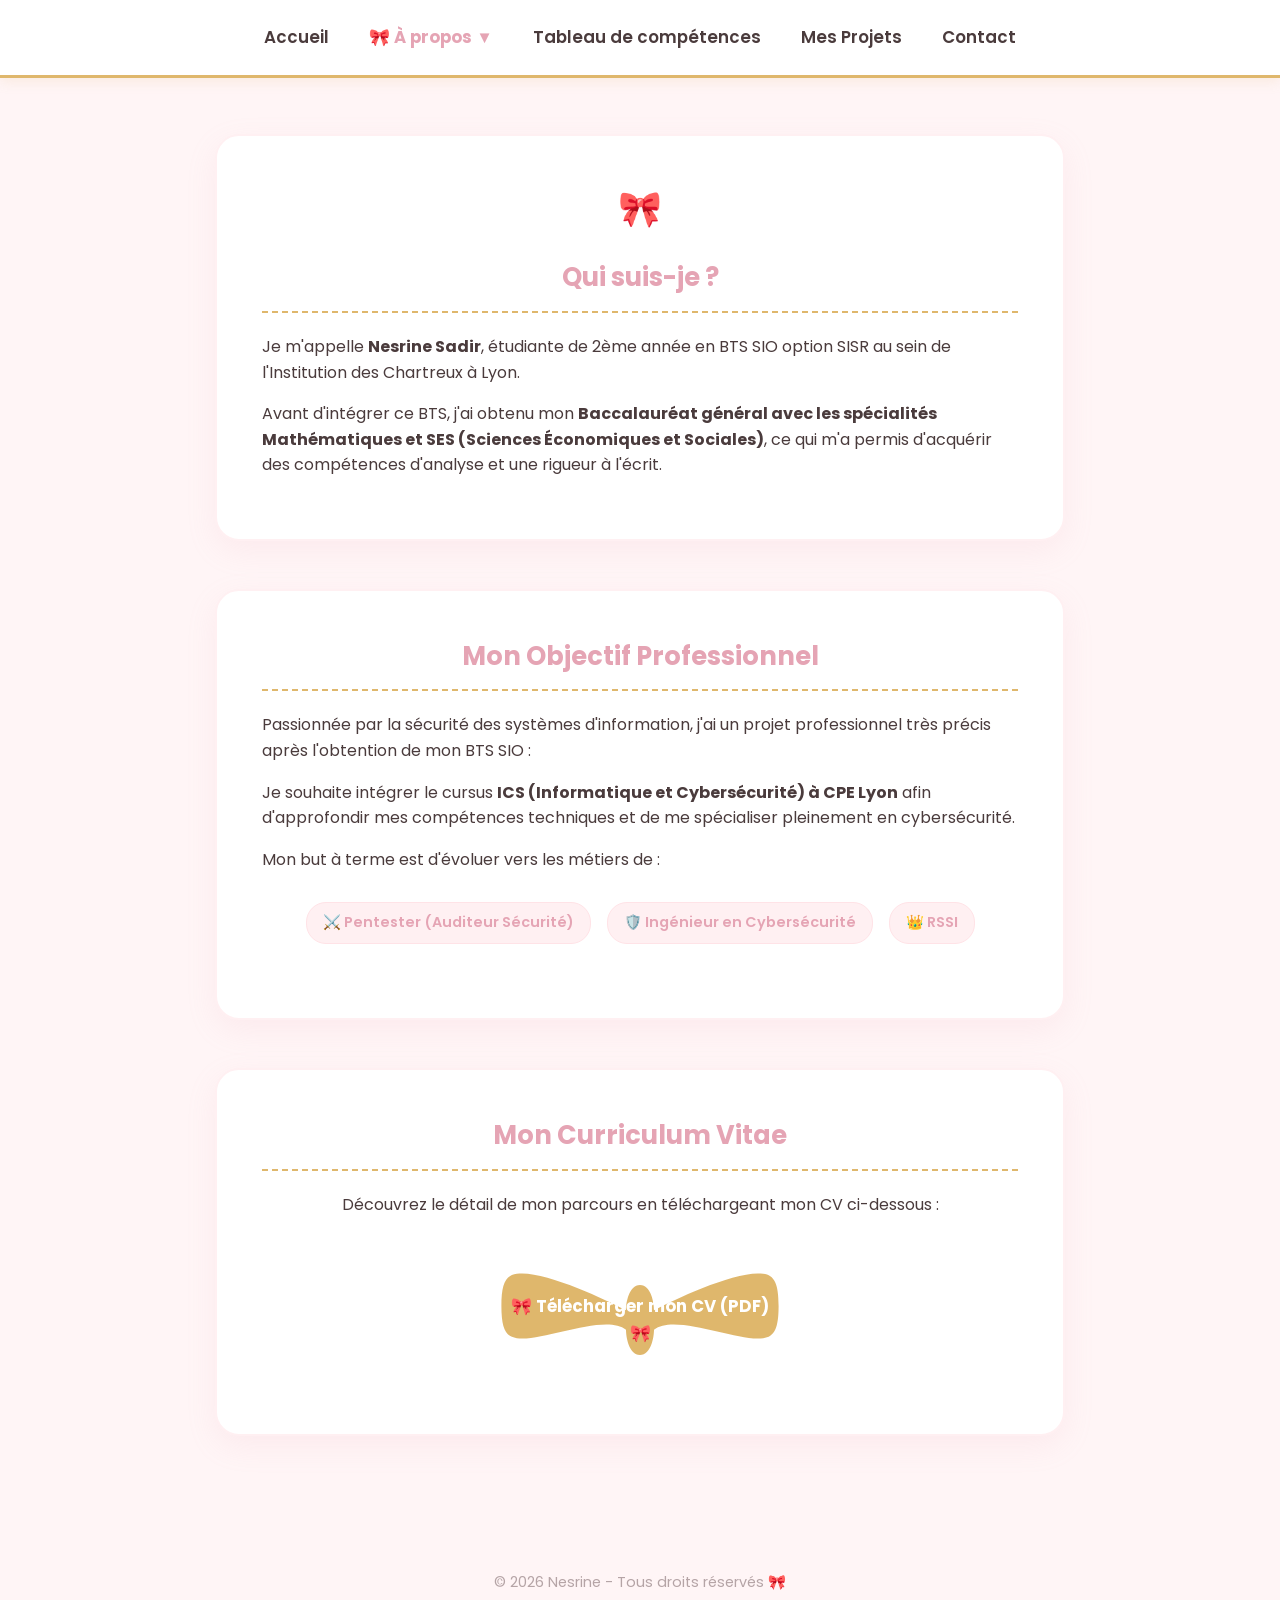
==== commit bfd8006e: "Update apropos.html" ====
--- a/apropos.html
+++ b/apropos.html
@@ -30,7 +30,7 @@
             <div class="bowtie-decor">🎀</div>
             <h2>Qui suis-je ?</h2>
             <p>Je m'appelle <strong>Nesrine Sadir</strong>, étudiante de 2ème année en BTS SIO option SISR au sein de l'Institution des Chartreux à Lyon.</p>
-            <p>Avant d'intégrer ce BTS, j'ai obtenu mon <strong>Baccalauréat général avec les spécialités Mathématiques et SES (Sciences Économiques et Sociales)</strong>, ce qui m'a apporté une forte rigueur d'analyse et une bonne méthodologie de travail scientifique.</p>
+            <p>Avant d'intégrer ce BTS, j'ai obtenu mon <strong>Baccalauréat général avec les spécialités Mathématiques et SES (Sciences Économiques et Sociales)</strong>, ce qui m'a permis d'acquérir des compétences d'analyse et une rigueur à l'écrit.</p>
         </div>
 
         <div class="container" id="objectifs">
--- a/style.css
+++ b/style.css
@@ -10,7 +10,9 @@
     color: #4a3b3c; /* Texte chocolat doux */
 }
 
-/* Barre de Navigation aérée */
+/* ==========================================================================
+   BARRE DE NAVIGATION 🎀
+   ========================================================================== */
 nav {
     background: #ffffff;
     padding: 1.5rem 2rem;
@@ -20,6 +22,7 @@
     box-shadow: 0 4px 12px rgba(223, 183, 108, 0.15);
     z-index: 1000;
 }
+
 nav ul {
     list-style: none;
     margin: 0;
@@ -29,21 +32,44 @@
     align-items: center;
     gap: 40px;
 }
+
 nav a {
     color: #4a3b3c;
     text-decoration: none;
     font-weight: 600;
     font-size: 1.05rem;
-    transition: color 0.3s ease;
-}
+    transition: all 0.3s ease;
+}
+
+/* Survol des liens */
 nav a:hover {
     color: #e5a4b4; /* Rose au survol */
 }
 
-/* Sous-menu (Dropdown) ultra propre */
+/* Nœud dynamique au survol */
+nav a:not(.active):hover::before {
+    content: "🎀 ";
+    display: inline-block;
+    margin-right: 4px;
+}
+
+/* STYLE DE LA PAGE ACTUELLE (ACTIVE) 🎀 */
+nav a.active {
+    color: #e5a4b4 !important; /* Rose coquette pour la page active */
+    font-weight: 700;
+}
+
+nav a.active::before {
+    content: "🎀 ";
+    display: inline-block;
+    margin-right: 4px;
+}
+
+/* Sous-menu (Dropdown) */
 .dropdown {
     position: relative;
 }
+
 .dropdown-content {
     display: none;
     position: absolute;
@@ -57,6 +83,7 @@
     left: 50%;
     transform: translateX(-50%);
 }
+
 .dropdown-content a {
     padding: 12px 16px;
     display: block;
@@ -64,15 +91,19 @@
     text-align: center;
     font-weight: 400;
 }
+
 .dropdown-content a:hover {
     background-color: #fff5f6;
     border-radius: 10px;
 }
+
 .dropdown:hover .dropdown-content {
     display: block;
 }
 
-/* En-tête */
+/* ==========================================================================
+   EN-TÊTE ET STRUCTURES GÉNÉRALES
+   ========================================================================== */
 header {
     background-color: #fff0f2;
     background-image: radial-gradient(#dfb76c 15%, transparent 15%),
@@ -84,6 +115,7 @@
     text-align: center;
     border-bottom: 2px solid #dfb76c;
 }
+
 header h1 {
     background: white;
     display: inline-block;
@@ -94,6 +126,7 @@
     margin: 0;
     box-shadow: 0 4px 15px rgba(0,0,0,0.05);
 }
+
 header p {
     margin-top: 1.2rem;
     font-weight: 400;
@@ -104,12 +137,12 @@
     font-size: 1rem;
 }
 
-/* Conteneurs */
 main {
     max-width: 850px;
     margin: 3.5rem auto;
     padding: 0 1rem;
 }
+
 .container {
     background: #ffffff;
     padding: 2.8rem;
@@ -118,6 +151,7 @@
     border: 2px solid #fff0f2;
     margin-bottom: 3rem;
 }
+
 h2 {
     color: #e5a4b4;
     font-weight: 700;
@@ -128,7 +162,7 @@
     font-size: 1.6rem;
 }
 
-/* Décorations */
+/* Éléments décoratifs */
 .bowtie-decor {
     text-align: center;
     font-size: 2.2rem;
@@ -148,33 +182,26 @@
     border: 1px solid #ffe3e7;
 }
 
-/* Le bouton nœud pour le CV */
-/* Le bouton en forme de véritable nœud papillon 🎀 */
-/* Le bouton découpé en forme de nœud papillon 🎀 */
-/* Le bouton en véritable nœud papillon 🎀 */
-/* Le bouton avec la silhouette parfaite d'un vrai nœud en tissu 🎀 */
+/* ==========================================================================
+   BOUTON CV EN FORME DE NŒUD 🎀
+   ========================================================================== */
 .cv-btn {
     display: inline-flex;
     align-items: center;
     justify-content: center;
-    
-    /* Dimensions parfaites pour que le nœud garde ses proportions */
     width: 260px;
     height: 120px;
     padding: 10px 30px;
-    
-    background-color: #dfb76c; /* Couleur dorée */
+    background-color: #dfb76c;
     color: #ffffff !important;
     text-decoration: none !important;
     font-size: 1.05rem;
     font-weight: bold;
     text-align: center;
-    
     transition: all 0.3s ease;
     cursor: pointer;
     border: none;
 
-    /* Masque magique qui découpe le bouton avec la silhouette exacte du nœud en tissu */
     -webkit-mask-image: url('data:image/svg+xml;utf8,<svg xmlns="http://www.w3.org/2000/svg" viewBox="0 0 200 100"><path fill="black" d="M 90,43 C 75,35 30,14 12,17 C 4,18 1,24 1,40 C 1,56 4,62 12,63 C 30,66 75,45 90,57 C 90,62 92,75 100,75 C 108,75 110,62 110,57 C 125,45 170,66 188,63 C 196,62 199,56 199,40 C 199,24 196,18 188,17 C 170,14 125,35 110,43 C 110,38 108,25 100,25 C 92,25 90,38 90,43 Z"/></svg>');
     mask-image: url('data:image/svg+xml;utf8,<svg xmlns="http://www.w3.org/2000/svg" viewBox="0 0 200 100"><path fill="black" d="M 90,43 C 75,35 30,14 12,17 C 4,18 1,24 1,40 C 1,56 4,62 12,63 C 30,66 75,45 90,57 C 90,62 92,75 100,75 C 108,75 110,62 110,57 C 125,45 170,66 188,63 C 196,62 199,56 199,40 C 199,24 196,18 188,17 C 170,14 125,35 110,43 C 110,38 108,25 100,25 C 92,25 90,38 90,43 Z"/></svg>');
     
@@ -186,152 +213,14 @@
     mask-position: center;
 }
 
-/* ⚡ Effet de survol : le nœud entier passe au rose coquette */
 .cv-btn:hover {
-    background-color: #e5a4b4; /* Rose */
-    transform: scale(1.05); /* Petit effet de zoom mignon */
-}
-
-/* Style des cartes projets */
-.project-card {
-    background: #fffbfc;
-    border: 1.5px dashed #dfb76c;
-    padding: 1.8rem;
-    border-radius: 16px;
-    margin-top: 1.5rem;
-}
-.project-card h3 {
-    margin-top: 0;
-    color: #e5a4b4;
-}
-
-footer {
-    text-align: center;
-    padding: 4rem 1rem;
-    color: #b5a4a6;
-    font-size: 0.9rem;
-}
-
-/* ==========================================================================
-   STYLE DU TABLEAU PLEINE LARGEUR (SANS SCROLL HORIZONTAL) 🎀
-   ========================================================================== */
-
-.table-container {
-    width: 95%;          /* Occupe presque toute la largeur de la page */
-    max-width: 100%;     /* Permet de s'étendre au maximum sur les grands écrans */
-    margin: 2rem auto;
-    padding: 10px;
-    box-sizing: border-box;
-}
-
-.table-section-title {
-    color: #c99d4f;
-    font-size: 1.25rem;
-    margin: 2rem 0 1rem 0;
-    border-left: 4px solid #dfb76c;
-    padding-left: 10px;
-    font-weight: 600;
-    text-align: left;
-}
-
-.table-responsive {
-    width: 100%;
-    overflow: hidden;    /* Empêche définitivement l'apparition de barres de défilement */
-    border-radius: 12px;
-    box-shadow: 0 8px 24px rgba(223, 183, 108, 0.12);
-    margin-bottom: 2rem;
-}
-
-.competence-table {
-    width: 100%;
-    table-layout: fixed; /* Force le tableau à respecter STRICTEMENT la largeur de l'écran */
-    border-collapse: collapse;
-    background-color: #ffffff;
-    font-size: 0.82rem;  /* Taille de police légèrement réduite pour tout faire tenir proprement */
-    text-align: center;
-}
-
-/* --- LARGEUR ET RÉPARTITION DES COLONNES --- */
-
-/* La colonne des réalisations prend 24% de la place */
-.competence-table th.col-real,
-.competence-table td.real-name {
-    width: 24%;
-    text-align: left;
-    padding-left: 12px;
-}
-
-/* La colonne période prend 10% */
-.competence-table th.col-period,
-.competence-table td.real-period {
-    width: 10%;
-}
-
-/* Les 6 colonnes de compétences se partagent équitablement les 66% restants (11% chacune) */
-.competence-table th:not(.col-real):not(.col-period),
-.competence-table td:not(.real-name):not(.real-period) {
-    width: 11%;
-}
-
-/* En-têtes du tableau */
-.competence-table th {
-    background-color: #dfb76c;
-    color: #ffffff;
-    padding: 10px 6px;   /* Paddings resserrés pour éviter les retours à la ligne inutiles */
-    font-weight: 600;
-    border: 1px solid rgba(255, 255, 255, 0.3);
-    font-size: 0.8rem;
-    line-height: 1.2;
-    word-wrap: break-word; /* Coupe proprement les mots longs si besoin */
-}
-
-/* Cellules */
-.competence-table td {
-    padding: 10px 6px;
-    border: 1px solid #f3e9dc;
-    color: #4a4a4a;
-    vertical-align: middle;
-    word-wrap: break-word;
-}
-
-/* Alignements spécifiques */
-.competence-table td.real-name {
-    color: #333333;
-    font-size: 0.85rem;
-    line-height: 1.3;
-}
-
-.competence-table td.real-period {
-    font-style: italic;
-    color: #777777;
-    font-size: 0.8rem;
-}
-
-/* Lignes alternées */
-.competence-table tbody tr:nth-child(even) {
-    background-color: #fdfaf6;
-}
-
-/* Cellules cochées avec les nœuds */
-.competence-table td.checked {
-    font-size: 1.25rem;
-    padding: 5px;
-}
-
-/* Animation sur les petits noeuds au survol */
-.competence-table td.checked a {
-    text-decoration: none;
-    display: inline-block;
-    transition: transform 0.2s ease, filter 0.2s ease;
-}
-
-.competence-table td.checked a:hover {
-    transform: scale(1.3) rotate(8deg);
-    filter: drop-shadow(0 2px 4px rgba(229, 164, 180, 0.5));
-}/* ==========================================================================
-   STYLE DU TABLEAU ET DE LA FENÊTRE SURGISSANTE (MODALE) 🎀
-   ========================================================================== */
-
+    background-color: #e5a4b4;
+    transform: scale(1.05);
+}
+
+/* ==========================================================================
+   TABLEAU DE COMPÉTENCES & POPUP MODALE 🎀
+   ========================================================================== */
 .table-container {
     width: 95%;
     max-width: 100%;
@@ -342,8 +231,8 @@
 
 .table-section-title {
     color: #c99d4f;
-    font-size: 1.2rem;
-    margin: 1.5rem 0 1rem 0;
+    font-size: 1.25rem;
+    margin: 2rem 0 1rem 0;
     border-left: 4px solid #dfb76c;
     padding-left: 10px;
     font-weight: 600;
@@ -406,7 +295,9 @@
 .competence-table td.real-name {
     color: #333333;
     font-size: 0.85rem;
-    line-height: 1.3;
+    line-height: 1.5;
+    text-align: left;
+    padding: 10px;
 }
 
 .competence-table td.real-period {
@@ -419,7 +310,6 @@
     background-color: #fdfaf6;
 }
 
-/* Bouton Nœud interactif */
 .bowtie-btn {
     background: none;
     border: none;
@@ -435,7 +325,7 @@
     filter: drop-shadow(0 2px 5px rgba(229, 164, 180, 0.6));
 }
 
-/* MODALE POPUP */
+/* Modale Popup */
 .modal {
     display: none;
     position: fixed;
@@ -455,7 +345,7 @@
     width: 90%;
     max-width: 500px;
     padding: 25px;
-    border-radius: 28px; /* Bords très arrondis comme demandé */
+    border-radius: 28px;
     box-shadow: 0 12px 30px rgba(0, 0, 0, 0.25);
     position: relative;
     text-align: center;
@@ -483,12 +373,11 @@
     font-size: 1.2rem;
 }
 
-/* Rectangle de l'image aux bords très arrondis */
 .modal-img-container {
     width: 100%;
     max-height: 320px;
     overflow: hidden;
-    border-radius: 22px; /* Bords du rectangle d'image */
+    border-radius: 22px;
     border: 1px solid #f3e9dc;
     margin-bottom: 15px;
     background-color: #fafafa;
@@ -507,6 +396,7 @@
     line-height: 1.4;
     margin: 0;
 }
+
 .modal-action {
     margin-top: 15px;
     text-align: center;
@@ -528,9 +418,11 @@
 .btn-proof:hover {
     background-color: #c99d4f;
     transform: translateY(-2px);
-    
-}
-/* --- Grille et Cartes Projets --- */
+}
+
+/* ==========================================================================
+   CARTES PROJETS
+   ========================================================================== */
 .projects-grid {
     display: grid;
     grid-template-columns: repeat(auto-fit, minmax(260px, 1fr));
@@ -588,7 +480,10 @@
     text-align: center;
     margin-top: 10px;
 }
-/* --- Style de la section Contact --- */
+
+/* ==========================================================================
+   PAGE CONTACT
+   ========================================================================== */
 .contact-card {
     background: #ffffff;
     border: 2px solid #fff0f2;
@@ -625,14 +520,13 @@
     color: #ffffff;
     border-style: solid;
 }
-.real-name {
-    text-align: left;
-    line-height: 1.5;
-    padding: 10px;
-}
-/* Fil d'Ariane : affichage dynamique du nœud sur l'élément actif */
-nav a.active::before {
-    content: "🎀 ";
-    display: inline-block;
-    margin-right: 4px;
-}
+
+/* ==========================================================================
+   FOOTER
+   ========================================================================== */
+footer {
+    text-align: center;
+    padding: 4rem 1rem;
+    color: #b5a4a6;
+    font-size: 0.9rem;
+}
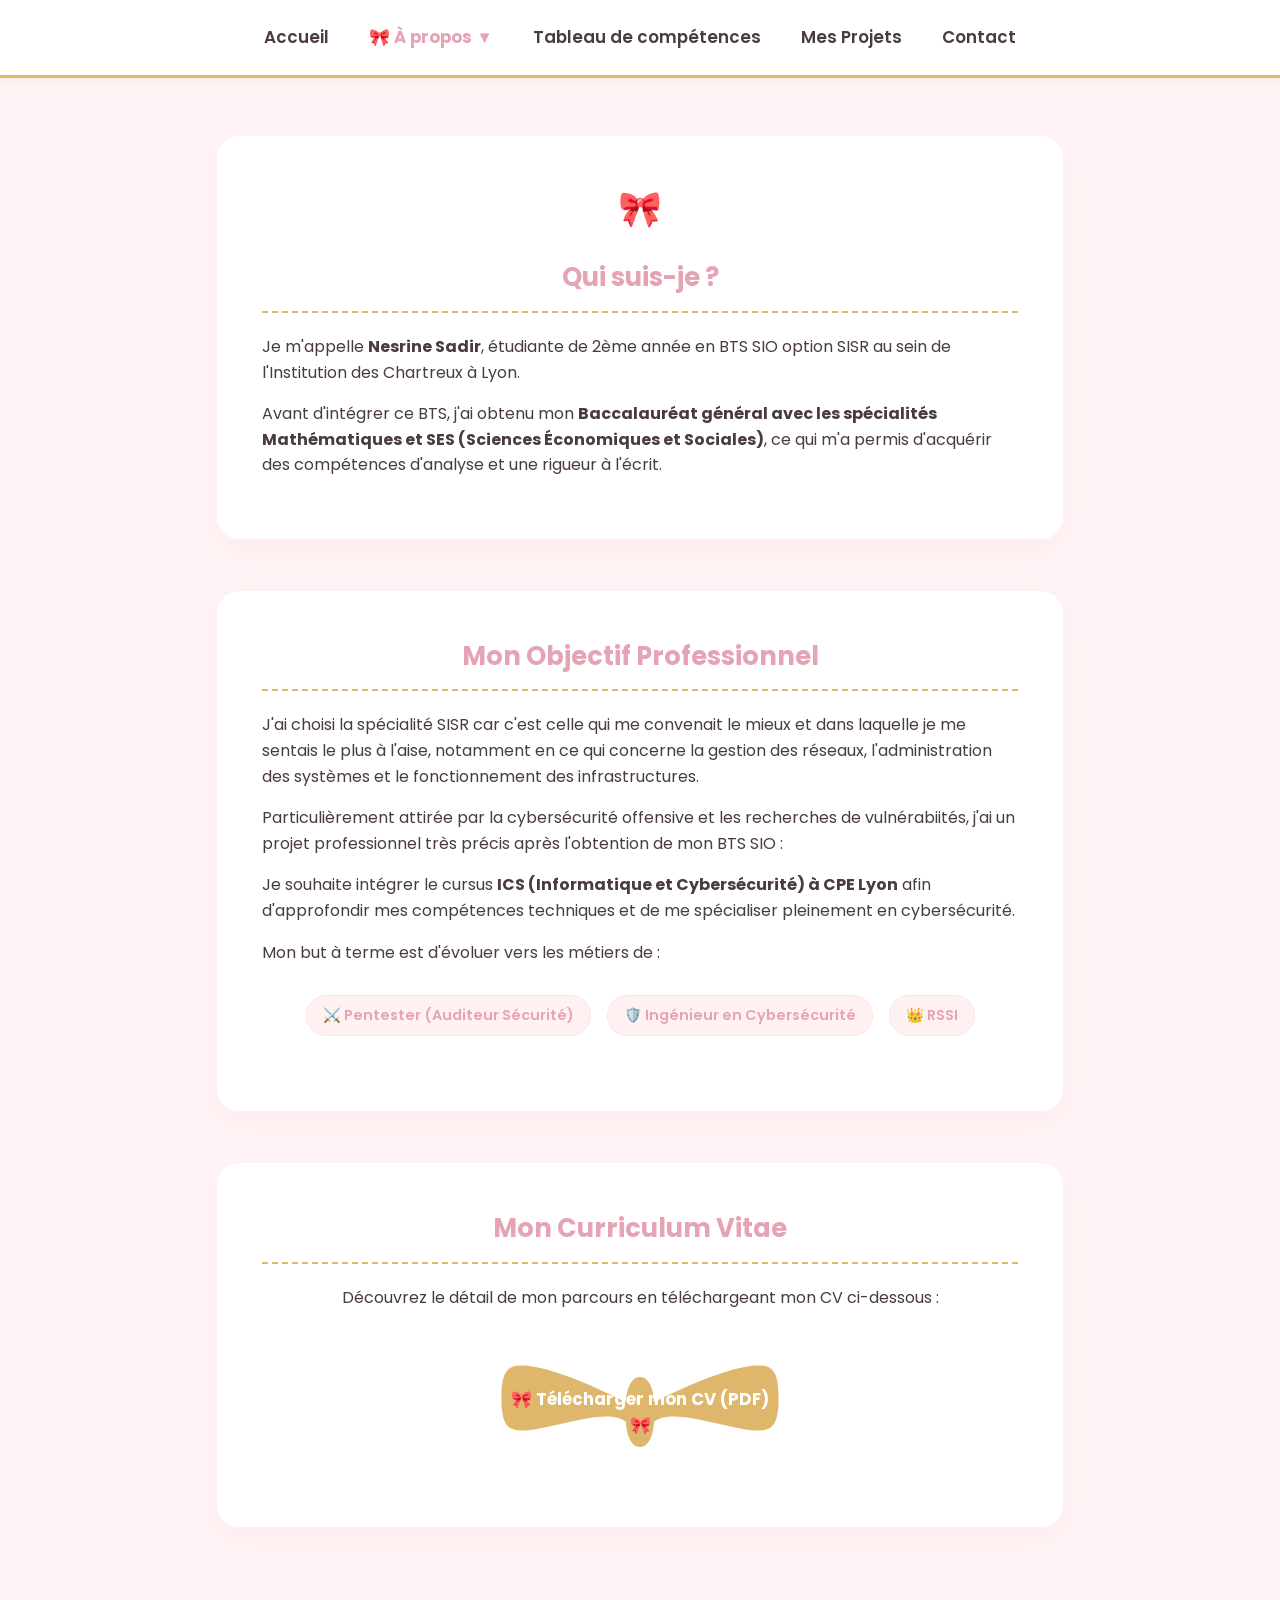
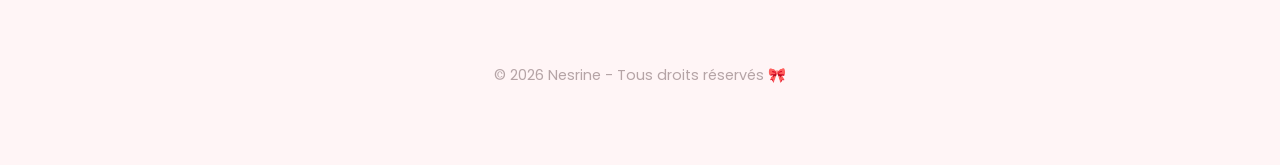
==== commit 3f2f2081: "Revise professional objectives in apropos.html Updated the professional objective description to inc" ====
--- a/apropos.html
+++ b/apropos.html
@@ -35,7 +35,8 @@
 
         <div class="container" id="objectifs">
             <h2>Mon Objectif Professionnel</h2>
-            <p>Passionnée par la sécurité des systèmes d'information, j'ai un projet professionnel très précis après l'obtention de mon BTS SIO :</p>
+            <p>J'ai choisi la spécialité SISR car c'est celle qui me convenait le mieux et dans laquelle je me sentais le plus à l'aise, notamment en ce qui concerne la gestion des réseaux, l'administration des systèmes et le fonctionnement des infrastructures.<p>
+            <p>Particulièrement attirée par la cybersécurité offensive et les recherches de vulnérabiités, j'ai un projet professionnel très précis après l'obtention de mon BTS SIO :</p>
             <p>Je souhaite intégrer le cursus <strong>ICS (Informatique et Cybersécurité) à CPE Lyon</strong> afin d'approfondir mes compétences techniques et de me spécialiser pleinement en cybersécurité.</p>
             <p>Mon but à terme est d'évoluer vers les métiers de :</p>
             <div style="text-align: center; margin: 1.5rem 0;">
